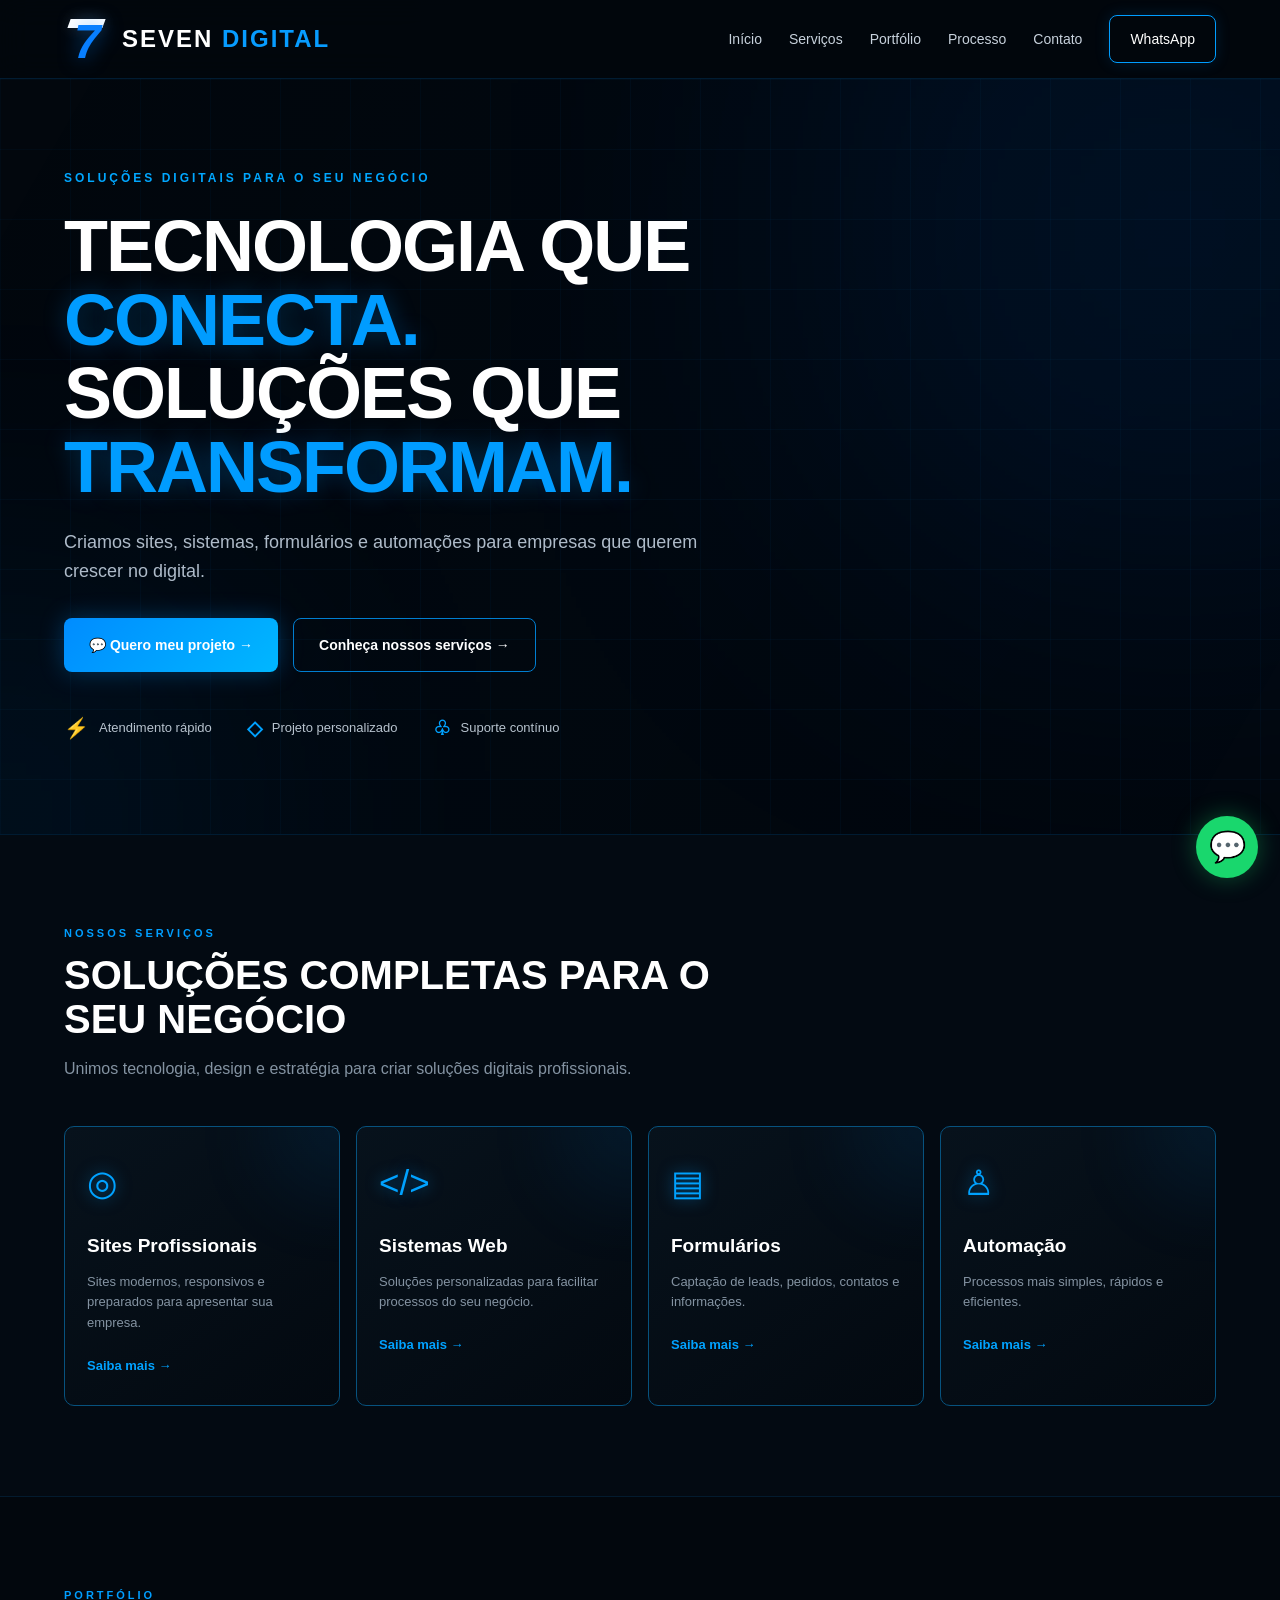
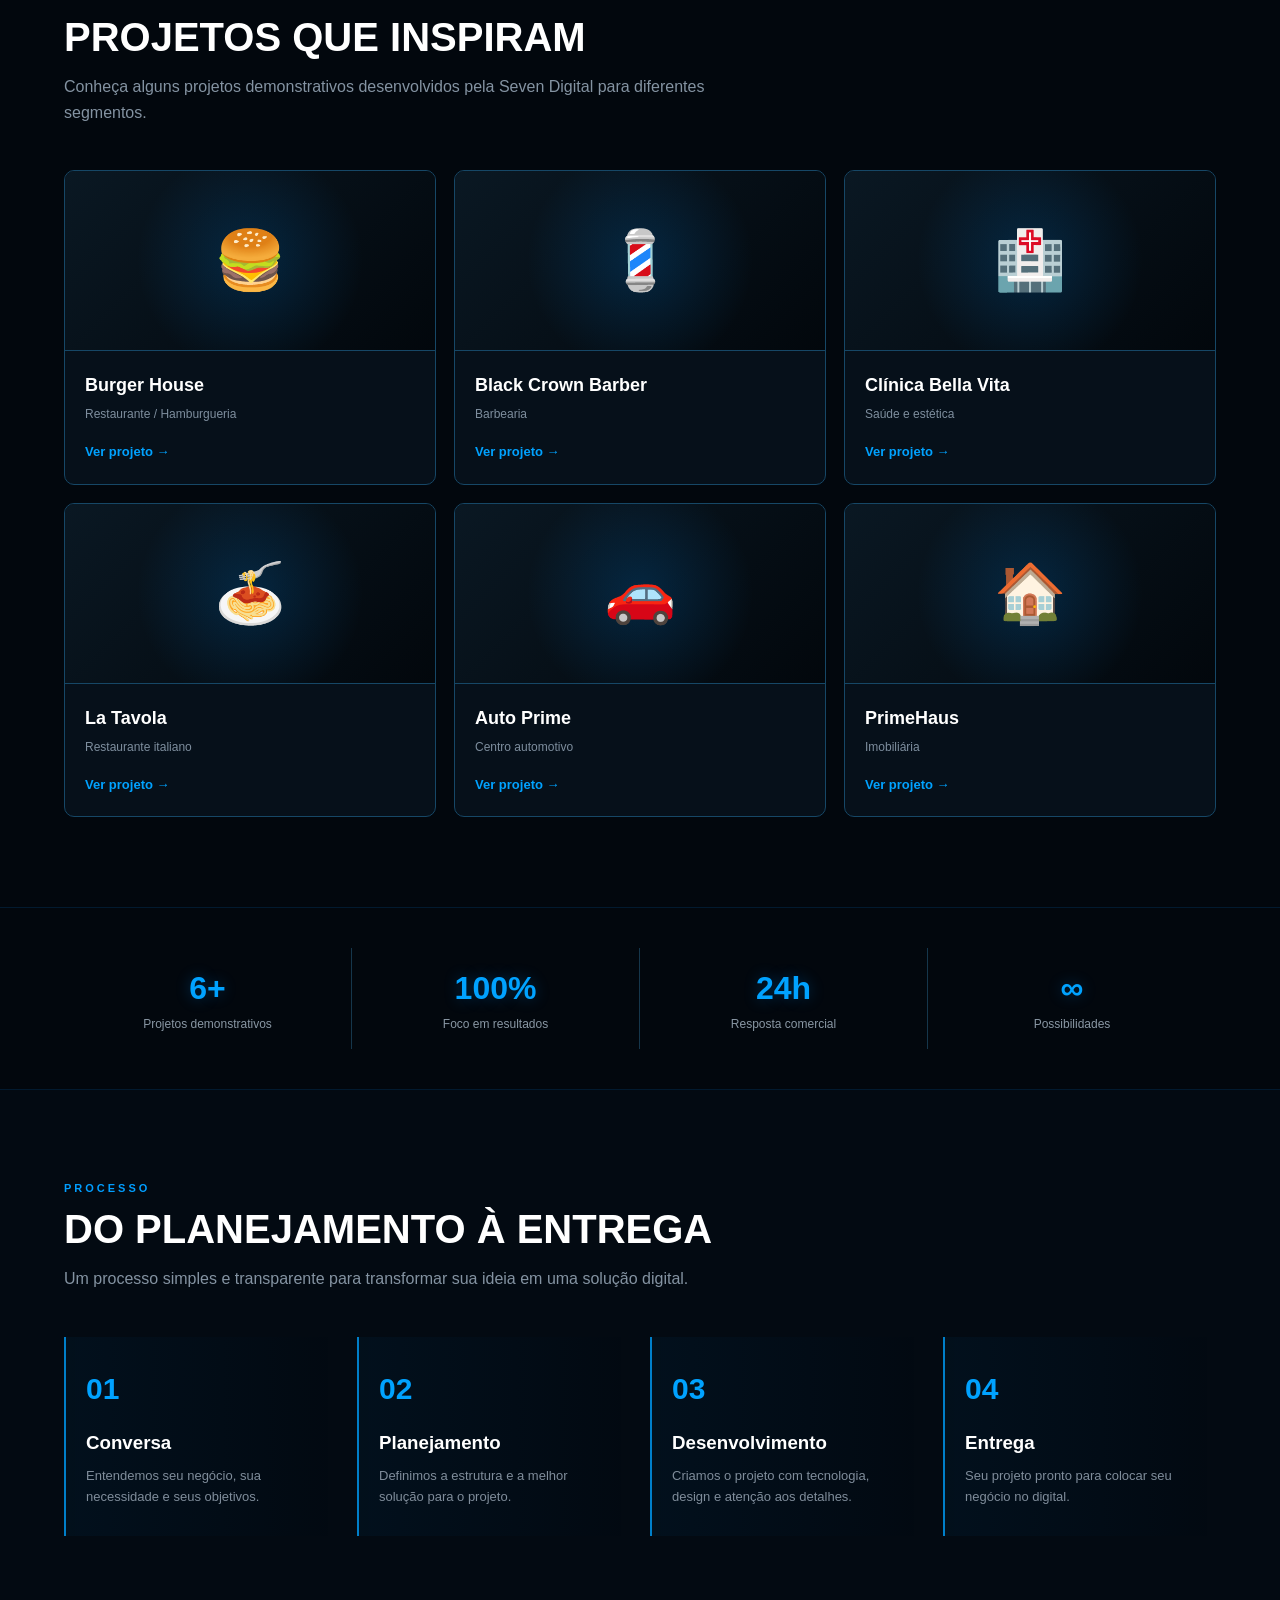
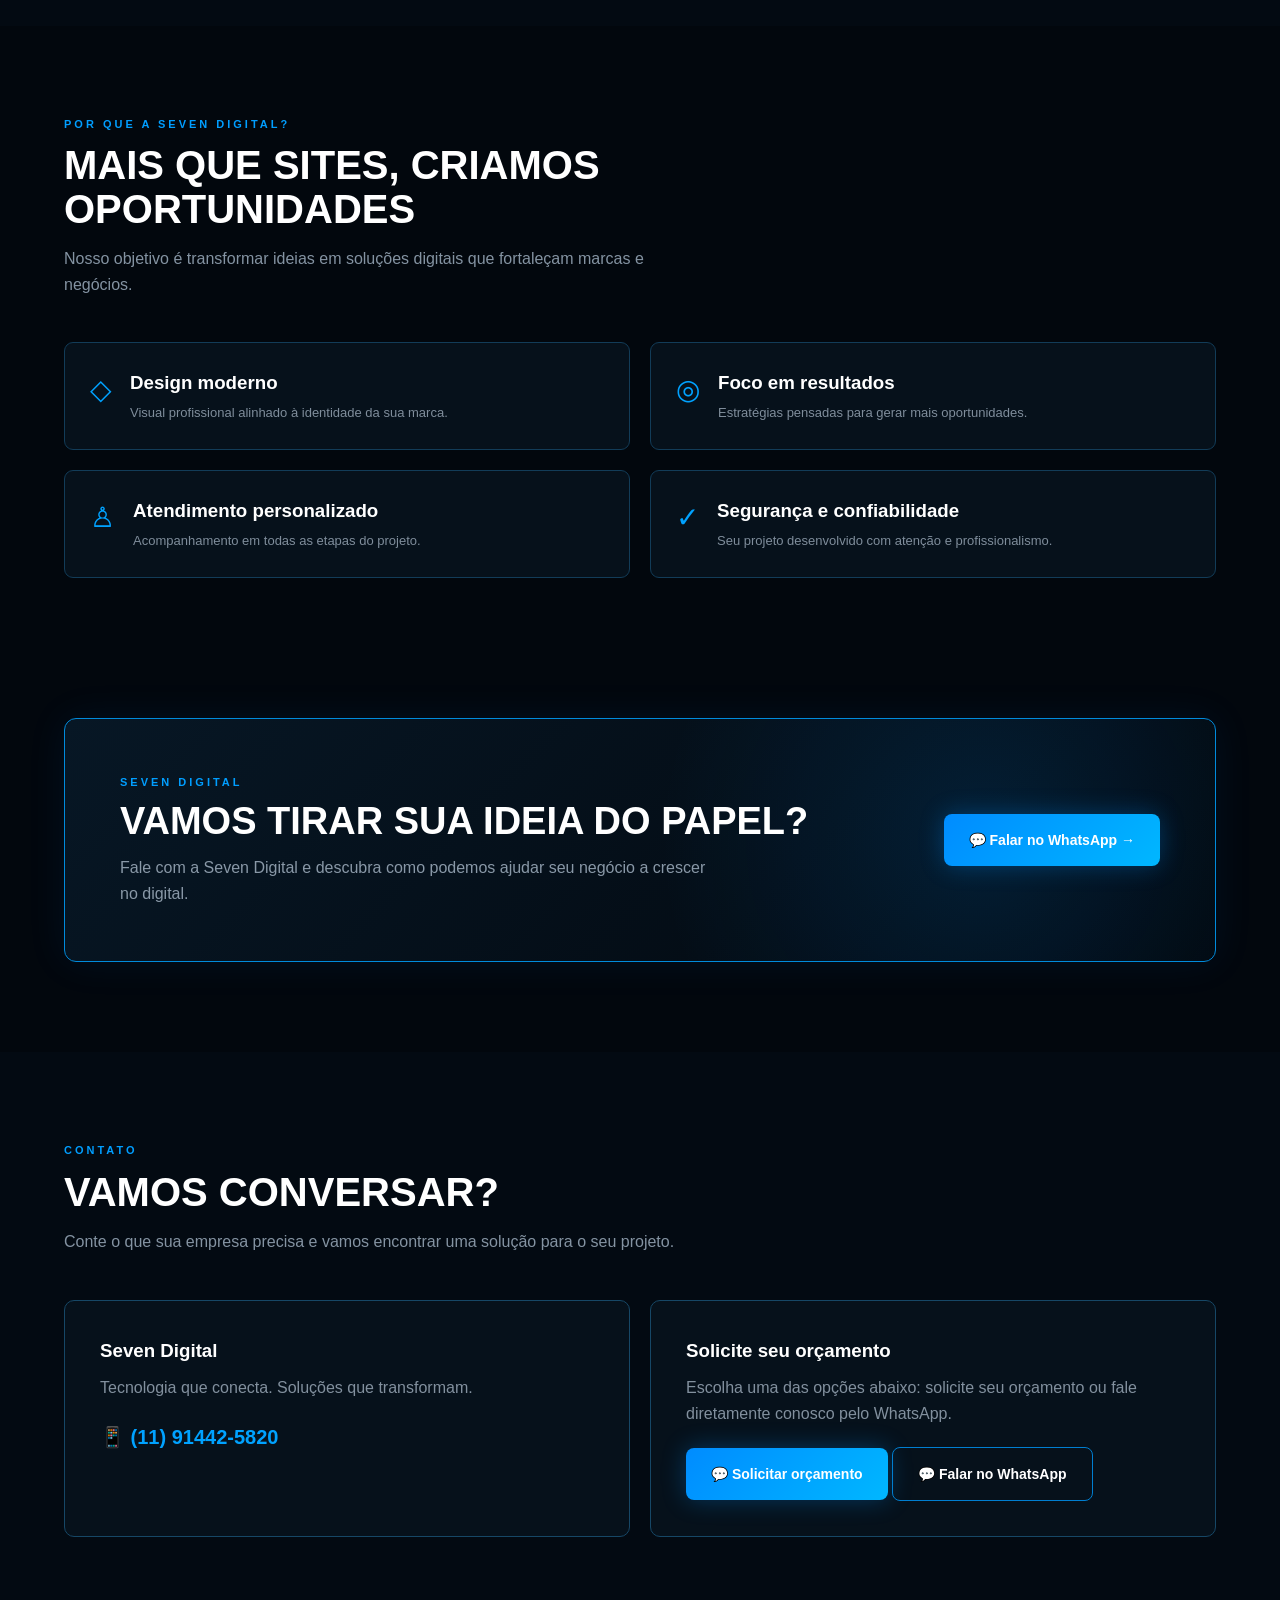
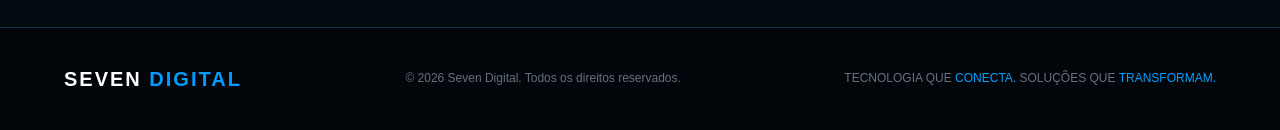
==== _backup/index.original.html @ d8b5e73b "Add files via upload" ====
<!DOCTYPE html>
<html lang="pt-BR">
<head>
<meta charset="UTF-8">
<meta name="viewport" content="width=device-width, initial-scale=1.0">

<title>Seven Digital | Tecnologia que conecta</title>

<meta name="description" content="Seven Digital — Sites, sistemas, formulários e automações para empresas que querem crescer no digital.">

<style>

*{
    margin:0;
    padding:0;
    box-sizing:border-box;
}

html{
    scroll-behavior:smooth;
}

body{
    font-family:Arial,Helvetica,sans-serif;
    background:#02070d;
    color:#fff;
    line-height:1.6;
    overflow-x:hidden;
}

body:before{
    content:"";
    position:fixed;
    inset:0;
    pointer-events:none;
    opacity:.25;
    background-image:
        linear-gradient(120deg,transparent 0%,rgba(0,145,255,.05) 50%,transparent 100%);
    z-index:-2;
}

a{
    text-decoration:none;
    color:inherit;
}

.container{
    width:90%;
    max-width:1180px;
    margin:auto;
}

/* ================= HEADER ================= */

header{
    position:sticky;
    top:0;
    z-index:999;
    background:rgba(2,7,13,.92);
    backdrop-filter:blur(15px);
    border-bottom:1px solid rgba(0,145,255,.16);
}

.nav{
    height:78px;
    display:flex;
    align-items:center;
    justify-content:space-between;
}

.logo{
    display:flex;
    align-items:center;
    gap:10px;
}

.logo-seven{
    width:48px;
    height:48px;
    position:relative;
}

.logo-seven:before{
    content:"";
    position:absolute;
    top:4px;
    left:5px;
    width:35px;
    height:9px;
    background:#fff;
    transform:skew(-20deg);
    box-shadow:0 0 15px rgba(255,255,255,.15);
}

.logo-seven:after{
    content:"7";
    position:absolute;
    top:3px;
    left:10px;
    font-size:48px;
    line-height:48px;
    font-weight:900;
    font-style:italic;
    color:#087fff;
    text-shadow:0 0 20px rgba(0,130,255,.55);
}

.logo-text{
    font-size:24px;
    font-weight:900;
    letter-spacing:2px;
}

.logo-text span{
    color:#079cff;
}

nav{
    display:flex;
    align-items:center;
    gap:27px;
}

nav a{
    color:#c7d1dc;
    font-size:14px;
    transition:.3s;
}

nav a:hover{
    color:#00a2ff;
}

.nav-btn{
    padding:12px 20px;
    border:1px solid #009dff;
    border-radius:8px;
    color:#fff!important;
    box-shadow:0 0 15px rgba(0,145,255,.15);
}

.nav-btn:hover{
    background:#008cff;
    box-shadow:0 0 25px rgba(0,145,255,.45);
}

/* ================= HERO ================= */

.hero{
    min-height:680px;
    display:flex;
    align-items:center;
    position:relative;
    overflow:hidden;
    border-bottom:1px solid rgba(0,145,255,.15);
}

.hero:before{
    content:"";
    position:absolute;
    width:600px;
    height:600px;
    right:-200px;
    top:-150px;
    background:#006eff;
    filter:blur(180px);
    opacity:.12;
}

.hero:after{
    content:"";
    position:absolute;
    width:420px;
    height:420px;
    left:-220px;
    bottom:-200px;
    background:#008cff;
    filter:blur(150px);
    opacity:.10;
}

.grid-lines{
    position:absolute;
    inset:0;
    background-image:
        linear-gradient(rgba(0,145,255,.035) 1px,transparent 1px),
        linear-gradient(90deg,rgba(0,145,255,.035) 1px,transparent 1px);
    background-size:70px 70px;
}

.hero-content{
    position:relative;
    z-index:2;
    max-width:700px;
}

.tag{
    color:#00a7ff;
    font-size:12px;
    font-weight:bold;
    letter-spacing:3px;
    text-transform:uppercase;
    margin-bottom:22px;
}

.hero h1{
    font-size:clamp(44px,7vw,72px);
    line-height:1.02;
    letter-spacing:-2px;
    text-transform:uppercase;
    margin-bottom:24px;
}

.hero h1 span{
    color:#009cff;
    text-shadow:0 0 25px rgba(0,150,255,.3);
}

.hero p{
    max-width:650px;
    color:#aebbc9;
    font-size:18px;
    margin-bottom:32px;
}

.buttons{
    display:flex;
    gap:15px;
    flex-wrap:wrap;
}

.btn{
    display:inline-flex;
    align-items:center;
    justify-content:center;
    padding:15px 25px;
    border-radius:8px;
    font-weight:bold;
    font-size:14px;
    transition:.3s;
}

.btn-primary{
    background:linear-gradient(135deg,#008cff,#00b7ff);
    box-shadow:0 0 25px rgba(0,145,255,.3);
}

.btn-primary:hover{
    transform:translateY(-3px);
    box-shadow:0 0 35px rgba(0,145,255,.55);
}

.btn-secondary{
    border:1px solid #007ed0;
    color:#fff;
}

.btn-secondary:hover{
    background:rgba(0,145,255,.1);
}

/* HERO BENEFITS */

.hero-benefits{
    display:flex;
    gap:35px;
    margin-top:40px;
    flex-wrap:wrap;
}

.hero-benefit{
    display:flex;
    align-items:center;
    gap:10px;
    color:#b7c3ce;
    font-size:13px;
}

.hero-benefit strong{
    color:#00a2ff;
    font-size:20px;
}

/* ================= SECTIONS ================= */

section{
    padding:90px 0;
    position:relative;
}

.section-head{
    margin-bottom:45px;
}

.section-label{
    color:#009eff;
    font-size:11px;
    font-weight:bold;
    letter-spacing:3px;
    text-transform:uppercase;
    margin-bottom:10px;
}

.section-head h2{
    font-size:40px;
    line-height:1.1;
    text-transform:uppercase;
    max-width:650px;
}

.section-head p{
    color:#8493a2;
    max-width:650px;
    margin-top:15px;
}

/* ================= SERVICES ================= */

.services{
    background:#030a12;
    border-bottom:1px solid rgba(0,145,255,.12);
}

.services-grid{
    display:grid;
    grid-template-columns:repeat(4,1fr);
    gap:16px;
}

.card{
    min-height:235px;
    padding:28px 22px;
    background:linear-gradient(145deg,#07121c,#030910);
    border:1px solid #07527e;
    border-radius:10px;
    position:relative;
    overflow:hidden;
    transition:.3s;
}

.card:before{
    content:"";
    position:absolute;
    width:100px;
    height:100px;
    top:-50px;
    right:-50px;
    background:#008cff;
    filter:blur(50px);
    opacity:.15;
}

.card:hover{
    transform:translateY(-6px);
    border-color:#00a2ff;
    box-shadow:0 10px 35px rgba(0,130,255,.12);
}

.icon{
    font-size:35px;
    color:#00a2ff;
    margin-bottom:20px;
    text-shadow:0 0 15px rgba(0,160,255,.5);
}

.card h3{
    font-size:19px;
    margin-bottom:10px;
}

.card p{
    color:#8493a2;
    font-size:13px;
    margin-bottom:18px;
}

.card-link{
    color:#00a2ff;
    font-size:13px;
    font-weight:bold;
}

/* ================= PORTFOLIO ================= */

.portfolio-grid{
    display:grid;
    grid-template-columns:repeat(3,1fr);
    gap:18px;
}

.project{
    background:#06101a;
    border:1px solid #164766;
    border-radius:10px;
    overflow:hidden;
    transition:.3s;
}

.project:hover{
    transform:translateY(-5px);
    border-color:#00a2ff;
    box-shadow:0 10px 30px rgba(0,145,255,.12);
}

.project-image{
    height:180px;
    display:flex;
    align-items:center;
    justify-content:center;
    font-size:58px;
    background:
        radial-gradient(circle at center,rgba(0,145,255,.18),transparent 55%),
        linear-gradient(135deg,#0a1823,#02070c);
    border-bottom:1px solid #164766;
}

.project-info{
    padding:20px;
}

.project-info h3{
    font-size:18px;
    margin-bottom:5px;
}

.project-info p{
    color:#7e8e9e;
    font-size:12px;
    margin-bottom:14px;
}

.project-link{
    color:#00a2ff;
    font-size:13px;
    font-weight:bold;
}

/* ================= STATS ================= */

.stats{
    padding:40px 0;
    background:#02070d;
    border-top:1px solid rgba(0,145,255,.14);
    border-bottom:1px solid rgba(0,145,255,.14);
}

.stats-grid{
    display:grid;
    grid-template-columns:repeat(4,1fr);
}

.stat{
    text-align:center;
    padding:15px;
    border-right:1px solid #15364b;
}

.stat:last-child{
    border-right:0;
}

.stat-number{
    color:#00a2ff;
    font-size:32px;
    font-weight:bold;
    text-shadow:0 0 15px rgba(0,150,255,.3);
}

.stat p{
    color:#8997a4;
    font-size:12px;
}

/* ================= PROCESS ================= */

.process{
    background:#030a12;
}

.process-grid{
    display:grid;
    grid-template-columns:repeat(4,1fr);
    gap:20px;
}

.step{
    position:relative;
    padding:28px 20px;
    border-left:2px solid #007fc9;
    background:linear-gradient(90deg,rgba(0,120,200,.06),transparent);
}

.step-number{
    color:#00a2ff;
    font-size:30px;
    font-weight:900;
    margin-bottom:15px;
}

.step h3{
    margin-bottom:8px;
}

.step p{
    color:#7f8d9b;
    font-size:13px;
}

/* ================= BENEFITS ================= */

.benefits-grid{
    display:grid;
    grid-template-columns:1fr 1fr;
    gap:20px;
}

.benefit{
    display:flex;
    gap:18px;
    padding:25px;
    background:#06111b;
    border:1px solid #123c58;
    border-radius:9px;
}

.benefit-icon{
    font-size:28px;
    color:#00a2ff;
}

.benefit h3{
    margin-bottom:5px;
}

.benefit p{
    color:#7f8d9b;
    font-size:13px;
}

/* ================= CTA ================= */

.cta{
    padding:50px 0 90px;
}

.cta-box{
    padding:55px;
    border:1px solid #008bdc;
    border-radius:12px;
    background:
        radial-gradient(circle at 80% 50%,rgba(0,145,255,.14),transparent 35%),
        linear-gradient(135deg,#071725,#02070d);
    box-shadow:0 0 40px rgba(0,130,255,.08);
    display:flex;
    align-items:center;
    justify-content:space-between;
    gap:30px;
}

.cta-box h2{
    font-size:38px;
    text-transform:uppercase;
    line-height:1.1;
    margin-bottom:12px;
}

.cta-box p{
    color:#8998a7;
    max-width:600px;
}

/* ================= CONTACT ================= */

.contact{
    background:#030a12;
}

.contact-grid{
    display:grid;
    grid-template-columns:1fr 1fr;
    gap:20px;
}

.contact-card{
    padding:35px;
    border:1px solid #164766;
    background:#06111b;
    border-radius:10px;
}

.contact-card h3{
    margin-bottom:10px;
}

.contact-card p{
    color:#82909e;
    margin-bottom:20px;
}

.contact-number{
    font-size:20px;
    color:#00a2ff;
    font-weight:bold;
}

/* ================= FOOTER ================= */

footer{
    border-top:1px solid #15364b;
    padding:35px 0;
    background:#02060b;
}

.footer-content{
    display:flex;
    justify-content:space-between;
    align-items:center;
    gap:20px;
}

.footer-logo{
    font-weight:bold;
    font-size:20px;
    letter-spacing:2px;
}

.footer-logo span{
    color:#009cff;
}

.footer-copy{
    color:#65727e;
    font-size:12px;
}

/* ================= WHATSAPP ================= */

.whatsapp{
    position:fixed;
    right:22px;
    bottom:22px;
    width:62px;
    height:62px;
    border-radius:50%;
    background:#19d76d;
    display:flex;
    align-items:center;
    justify-content:center;
    font-size:30px;
    z-index:999;
    box-shadow:0 0 25px rgba(25,215,109,.35);
    transition:.3s;
}

.whatsapp:hover{
    transform:scale(1.1);
}

/* ================= MOBILE ================= */

@media(max-width:900px){

    nav{
        display:none;
    }

    .services-grid{
        grid-template-columns:1fr 1fr;
    }

    .portfolio-grid{
        grid-template-columns:1fr 1fr;
    }

    .process-grid{
        grid-template-columns:1fr 1fr;
    }

    .stats-grid{
        grid-template-columns:1fr 1fr;
    }

    .stat{
        border-right:0;
        border-bottom:1px solid #15364b;
    }

    .cta-box{
        flex-direction:column;
        align-items:flex-start;
    }
}

@media(max-width:600px){

    .container{
        width:92%;
    }

    .hero{
        min-height:650px;
    }

    .hero h1{
        font-size:43px;
    }

    .hero p{
        font-size:16px;
    }

    .buttons{
        flex-direction:column;
    }

    .btn{
        width:100%;
    }

    .hero-benefits{
        gap:15px;
        flex-direction:column;
    }

    .services-grid,
    .portfolio-grid,
    .process-grid,
    .benefits-grid,
    .contact-grid{
        grid-template-columns:1fr;
    }

    .stats-grid{
        grid-template-columns:1fr 1fr;
    }

    .section-head h2{
        font-size:31px;
    }

    .cta-box{
        padding:35px 25px;
    }

    .cta-box h2{
        font-size:30px;
    }

    .footer-content{
        flex-direction:column;
        text-align:center;
    }

    .whatsapp{
        width:57px;
        height:57px;
        right:16px;
        bottom:16px;
    }
}

</style>
</head>

<body>

<header>

<div class="container nav">

<a href="#inicio" class="logo">

<div class="logo-seven"></div>

<div class="logo-text">
SEVEN <span>DIGITAL</span>
</div>

</a>

<nav>

<a href="#inicio">Início</a>
<a href="#servicos">Serviços</a>
<a href="#portfolio">Portfólio</a>
<a href="#processo">Processo</a>
<a href="#contato">Contato</a>

<a
href="https://wa.me/5511914425820?text=Ol%C3%A1!%20Conheci%20a%20Seven%20Digital%20pelo%20site%20e%20gostaria%20de%20saber%20mais."
target="_blank"
class="nav-btn">

WhatsApp

</a>

</nav>

</div>

</header>


<!-- HERO -->

<section class="hero" id="inicio">

<div class="grid-lines"></div>

<div class="container">

<div class="hero-content">

<div class="tag">
Soluções digitais para o seu negócio
</div>

<h1>
Tecnologia que
<span>conecta.</span><br>

Soluções que
<span>transformam.</span>
</h1>

<p>
Criamos sites, sistemas, formulários e automações
para empresas que querem crescer no digital.
</p>

<div class="buttons">

<a
href="https://wa.me/5511914425820?text=Ol%C3%A1!%20Quero%20fazer%20um%20projeto%20com%20a%20Seven%20Digital."
target="_blank"
class="btn btn-primary">

💬 Quero meu projeto →

</a>

<a href="#servicos" class="btn btn-secondary">
Conheça nossos serviços →
</a>

</div>

<div class="hero-benefits">

<div class="hero-benefit">
<strong>⚡</strong>
Atendimento rápido
</div>

<div class="hero-benefit">
<strong>◇</strong>
Projeto personalizado
</div>

<div class="hero-benefit">
<strong>♧</strong>
Suporte contínuo
</div>

</div>

</div>

</div>

</section>


<!-- SERVIÇOS -->

<section class="services" id="servicos">

<div class="container">

<div class="section-head">

<div class="section-label">
Nossos serviços
</div>

<h2>
Soluções completas para o seu negócio
</h2>

<p>
Unimos tecnologia, design e estratégia para criar
soluções digitais profissionais.
</p>

</div>


<div class="services-grid">


<div class="card">

<div class="icon">◎</div>

<h3>Sites Profissionais</h3>

<p>
Sites modernos, responsivos e preparados
para apresentar sua empresa.
</p>

<a
href="https://wa.me/5511914425820?text=Ol%C3%A1!%20Tenho%20interesse%20em%20criar%20um%20site%20profissional."
target="_blank"
class="card-link">

Saiba mais →

</a>

</div>


<div class="card">

<div class="icon">&lt;/&gt;</div>

<h3>Sistemas Web</h3>

<p>
Soluções personalizadas para facilitar
processos do seu negócio.
</p>

<a
href="https://wa.me/5511914425820?text=Ol%C3%A1!%20Tenho%20interesse%20em%20um%20sistema%20web."
target="_blank"
class="card-link">

Saiba mais →

</a>

</div>


<div class="card">

<div class="icon">▤</div>

<h3>Formulários</h3>

<p>
Captação de leads, pedidos, contatos
e informações.
</p>

<a
href="https://wa.me/5511914425820?text=Ol%C3%A1!%20Tenho%20interesse%20em%20criar%20um%20formul%C3%A1rio."
target="_blank"
class="card-link">

Saiba mais →

</a>

</div>


<div class="card">

<div class="icon">♙</div>

<h3>Automação</h3>

<p>
Processos mais simples, rápidos
e eficientes.
</p>

<a
href="https://wa.me/5511914425820?text=Ol%C3%A1!%20Tenho%20interesse%20em%20automa%C3%A7%C3%A3o."
target="_blank"
class="card-link">

Saiba mais →

</a>

</div>


</div>

</div>

</section>


<!-- PORTFÓLIO -->

<section id="portfolio">

<div class="container">

<div class="section-head">

<div class="section-label">
Portfólio
</div>

<h2>
Projetos que inspiram
</h2>

<p>
Conheça alguns projetos demonstrativos desenvolvidos
pela Seven Digital para diferentes segmentos.
</p>

</div>


<div class="portfolio-grid">


<div class="project">

<div class="project-image">
🍔
</div>

<div class="project-info">

<h3>Burger House</h3>

<p>Restaurante / Hamburgueria</p>

<a
href="https://tiofejuca07.github.io/burger-house/"
target="_blank"
class="project-link">

Ver projeto →

</a>

</div>

</div>


<div class="project">

<div class="project-image">
💈
</div>

<div class="project-info">

<h3>Black Crown Barber</h3>

<p>Barbearia</p>

<a
href="https://tiofejuca07.github.io/barbearia-premium/"
target="_blank"
class="project-link">

Ver projeto →

</a>

</div>

</div>


<div class="project">

<div class="project-image">
🏥
</div>

<div class="project-info">

<h3>Clínica Bella Vita</h3>

<p>Saúde e estética</p>

<a
href="https://tiofejuca07.github.io/clinica-premium/"
target="_blank"
class="project-link">

Ver projeto →

</a>

</div>

</div>


<div class="project">

<div class="project-image">
🍝
</div>

<div class="project-info">

<h3>La Tavola</h3>

<p>Restaurante italiano</p>

<a
href="https://tiofejuca07.github.io/restaurante-premium/"
target="_blank"
class="project-link">

Ver projeto →

</a>

</div>

</div>


<div class="project">

<div class="project-image">
🚗
</div>

<div class="project-info">

<h3>Auto Prime</h3>

<p>Centro automotivo</p>

<a
href="https://tiofejuca07.github.io/auto-prime/"
target="_blank"
class="project-link">

Ver projeto →

</a>

</div>

</div>


<div class="project">

<div class="project-image">
🏠
</div>

<div class="project-info">

<h3>PrimeHaus</h3>

<p>Imobiliária</p>

<a
href="https://tiofejuca07.github.io/imobiliaria-premium/"
target="_blank"
class="project-link">

Ver projeto →

</a>

</div>

</div>


</div>

</div>

</section>


<!-- ESTATÍSTICAS -->

<section class="stats">

<div class="container">

<div class="stats-grid">

<div class="stat">

<div class="stat-number">6+</div>

<p>Projetos demonstrativos</p>

</div>


<div class="stat">

<div class="stat-number">100%</div>

<p>Foco em resultados</p>

</div>


<div class="stat">

<div class="stat-number">24h</div>

<p>Resposta comercial</p>

</div>


<div class="stat">

<div class="stat-number">∞</div>

<p>Possibilidades</p>

</div>

</div>

</div>

</section>


<!-- PROCESSO -->

<section class="process" id="processo">

<div class="container">

<div class="section-head">

<div class="section-label">
Processo
</div>

<h2>
Do planejamento à entrega
</h2>

<p>
Um processo simples e transparente para transformar
sua ideia em uma solução digital.
</p>

</div>


<div class="process-grid">


<div class="step">

<div class="step-number">01</div>

<h3>Conversa</h3>

<p>
Entendemos seu negócio, sua necessidade
e seus objetivos.
</p>

</div>


<div class="step">

<div class="step-number">02</div>

<h3>Planejamento</h3>

<p>
Definimos a estrutura e a melhor solução
para o projeto.
</p>

</div>


<div class="step">

<div class="step-number">03</div>

<h3>Desenvolvimento</h3>

<p>
Criamos o projeto com tecnologia,
design e atenção aos detalhes.
</p>

</div>


<div class="step">

<div class="step-number">04</div>

<h3>Entrega</h3>

<p>
Seu projeto pronto para colocar
seu negócio no digital.
</p>

</div>


</div>

</div>

</section>


<!-- BENEFÍCIOS -->

<section>

<div class="container">

<div class="section-head">

<div class="section-label">
Por que a Seven Digital?
</div>

<h2>
Mais que sites, criamos oportunidades
</h2>

<p>
Nosso objetivo é transformar ideias em soluções
digitais que fortaleçam marcas e negócios.
</p>

</div>


<div class="benefits-grid">


<div class="benefit">

<div class="benefit-icon">◇</div>

<div>

<h3>Design moderno</h3>

<p>
Visual profissional alinhado à identidade
da sua marca.
</p>

</div>

</div>


<div class="benefit">

<div class="benefit-icon">◎</div>

<div>

<h3>Foco em resultados</h3>

<p>
Estratégias pensadas para gerar
mais oportunidades.
</p>

</div>

</div>


<div class="benefit">

<div class="benefit-icon">♙</div>

<div>

<h3>Atendimento personalizado</h3>

<p>
Acompanhamento em todas as etapas
do projeto.
</p>

</div>

</div>


<div class="benefit">

<div class="benefit-icon">✓</div>

<div>

<h3>Segurança e confiabilidade</h3>

<p>
Seu projeto desenvolvido com atenção
e profissionalismo.
</p>

</div>

</div>


</div>

</div>

</section>


<!-- CTA -->

<section class="cta">

<div class="container">

<div class="cta-box">

<div>

<div class="section-label">
Seven Digital
</div>

<h2>
Vamos tirar sua ideia do papel?
</h2>

<p>
Fale com a Seven Digital e descubra como podemos
ajudar seu negócio a crescer no digital.
</p>

</div>


<a
href="https://wa.me/5511914425820?text=Ol%C3%A1!%20Quero%20tirar%20minha%20ideia%20do%20papel%20com%20a%20Seven%20Digital."
target="_blank"
class="btn btn-primary">

💬 Falar no WhatsApp →

</a>

</div>

</div>

</section>


<!-- CONTATO -->

<section class="contact" id="contato">

<div class="container">

<div class="section-head">

<div class="section-label">
Contato
</div>

<h2>
Vamos conversar?
</h2>

<p>
Conte o que sua empresa precisa e vamos encontrar
uma solução para o seu projeto.
</p>

</div>


<div class="contact-grid">


<div class="contact-card">

<h3>Seven Digital</h3>

<p>
Tecnologia que conecta.
Soluções que transformam.
</p>

<div class="contact-number">
📱 (11) 91442-5820
</div>

</div>


<div class="contact-card">

<h3>Solicite seu orçamento</h3>

<p>
Escolha uma das opções abaixo:
solicite seu orçamento ou fale diretamente conosco pelo WhatsApp.
</p>

<a
href="https://forms.gle/KtNwPCZXfM6QrTa49"
target="_blank"
class="btn btn-primary">

💬 Solicitar orçamento

</a>

<a
href="https://wa.me/5511914425820?text=Olá!%20Conheci%20a%20Seven%20Digital%20pelo%20site%20e%20gostaria%20de%20saber%20mais%20sobre%20os%20serviços."
target="_blank"
class="btn btn-secondary">
💬 Falar no WhatsApp
</a> 
    
</div>


</div>

</div>

</section>


<!-- FOOTER -->

<footer>

<div class="container footer-content">

<div class="footer-logo">
SEVEN <span>DIGITAL</span>
</div>

<div class="footer-copy">
© 2026 Seven Digital. Todos os direitos reservados.
</div>

<div class="footer-copy">
TECNOLOGIA QUE <span style="color:#00a2ff;">CONECTA.</span>
SOLUÇÕES QUE <span style="color:#00a2ff;">TRANSFORMAM.</span>
</div>

</div>

</footer>


<!-- WHATSAPP -->

<a
href="https://wa.me/5511914425820?text=Ol%C3%A1!%20Conheci%20a%20Seven%20Digital%20pelo%20site%20e%20gostaria%20de%20conhecer%20os%20servi%C3%A7os."
target="_blank"
class="whatsapp"
aria-label="WhatsApp">

💬

</a>

</body>
</html>
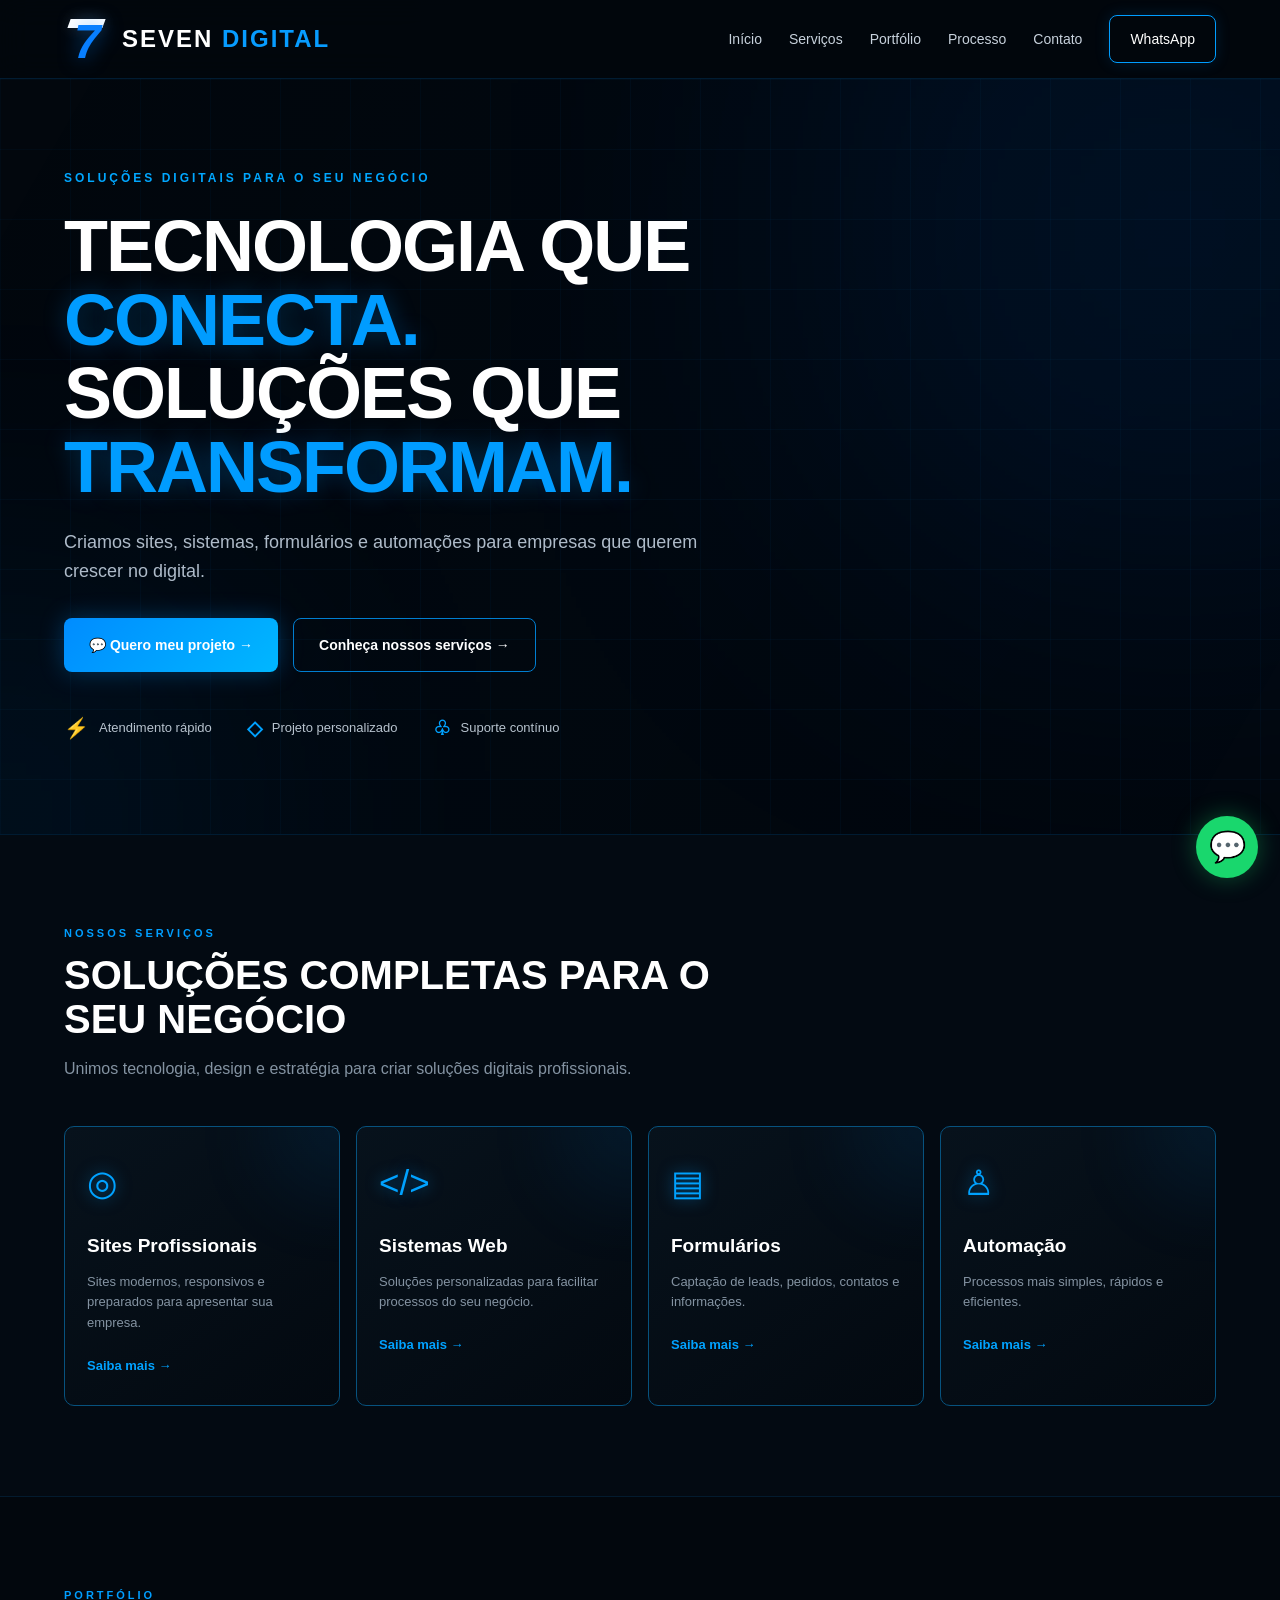
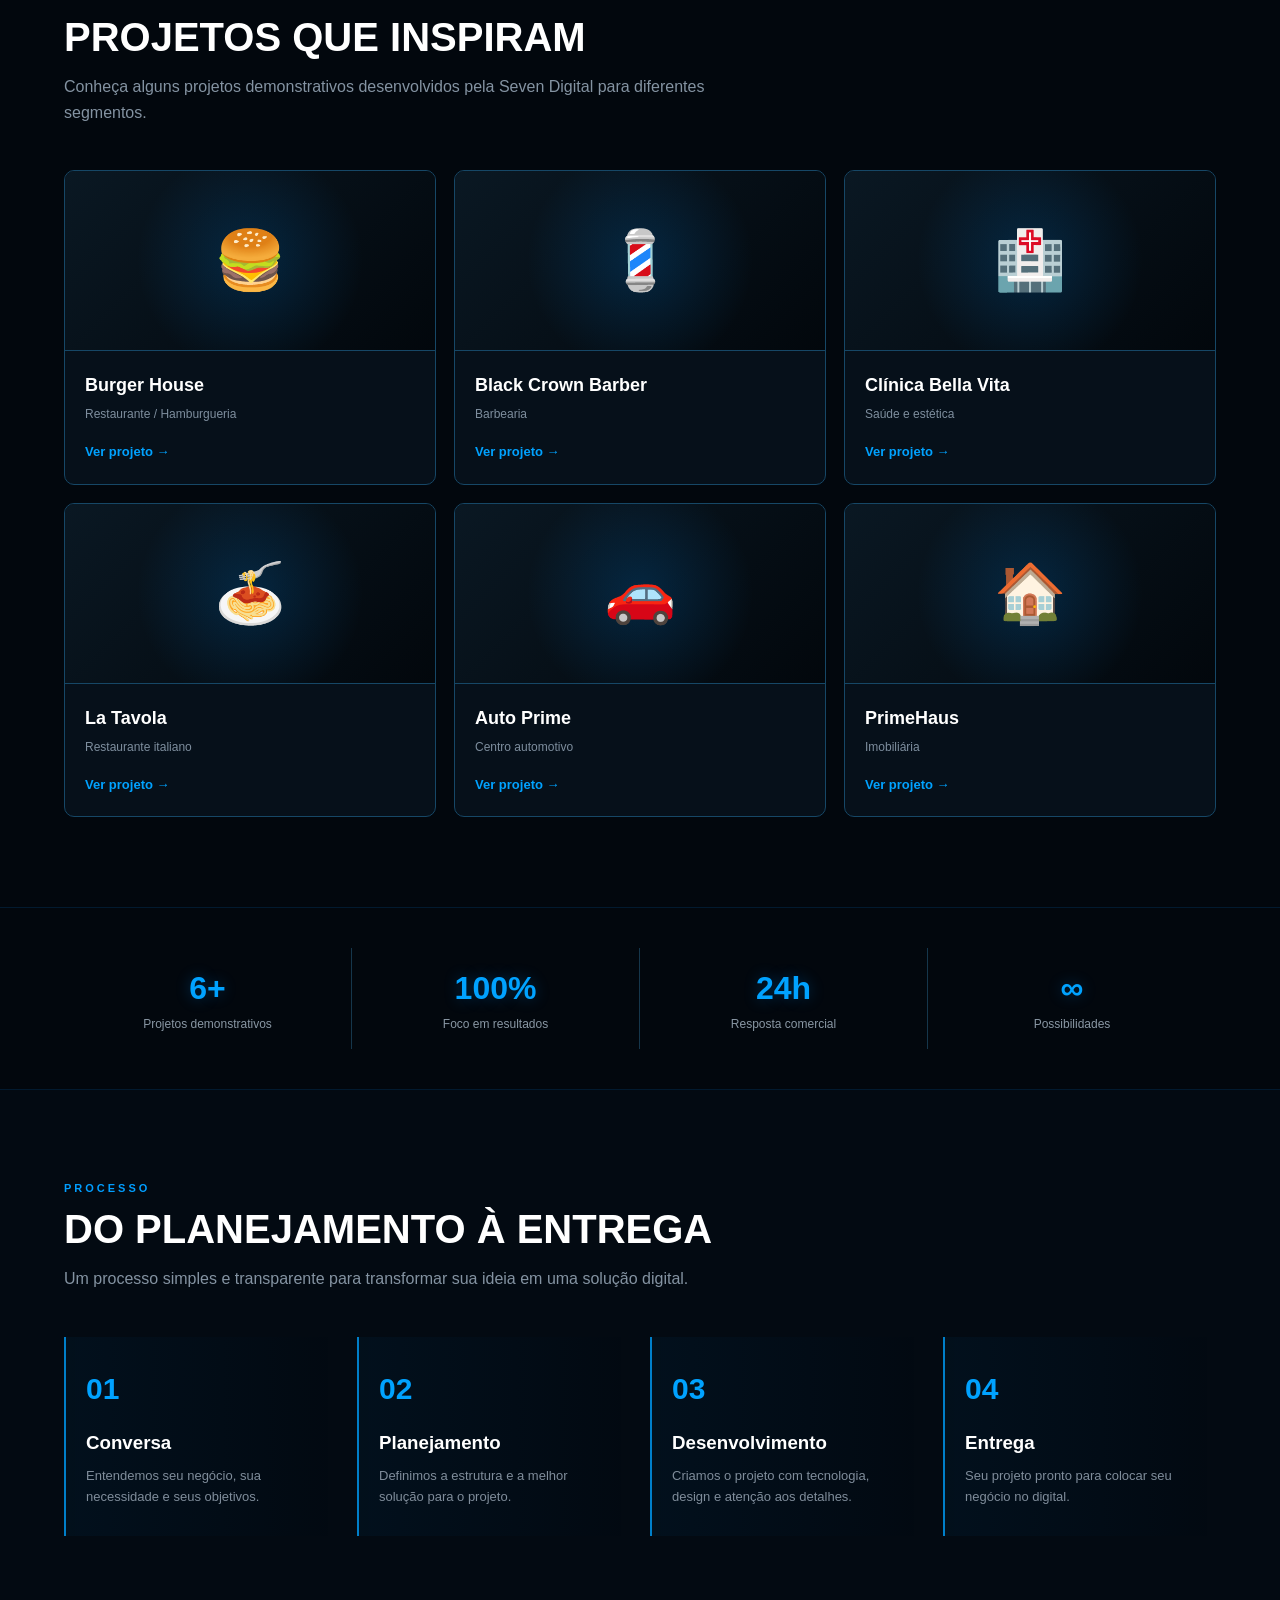
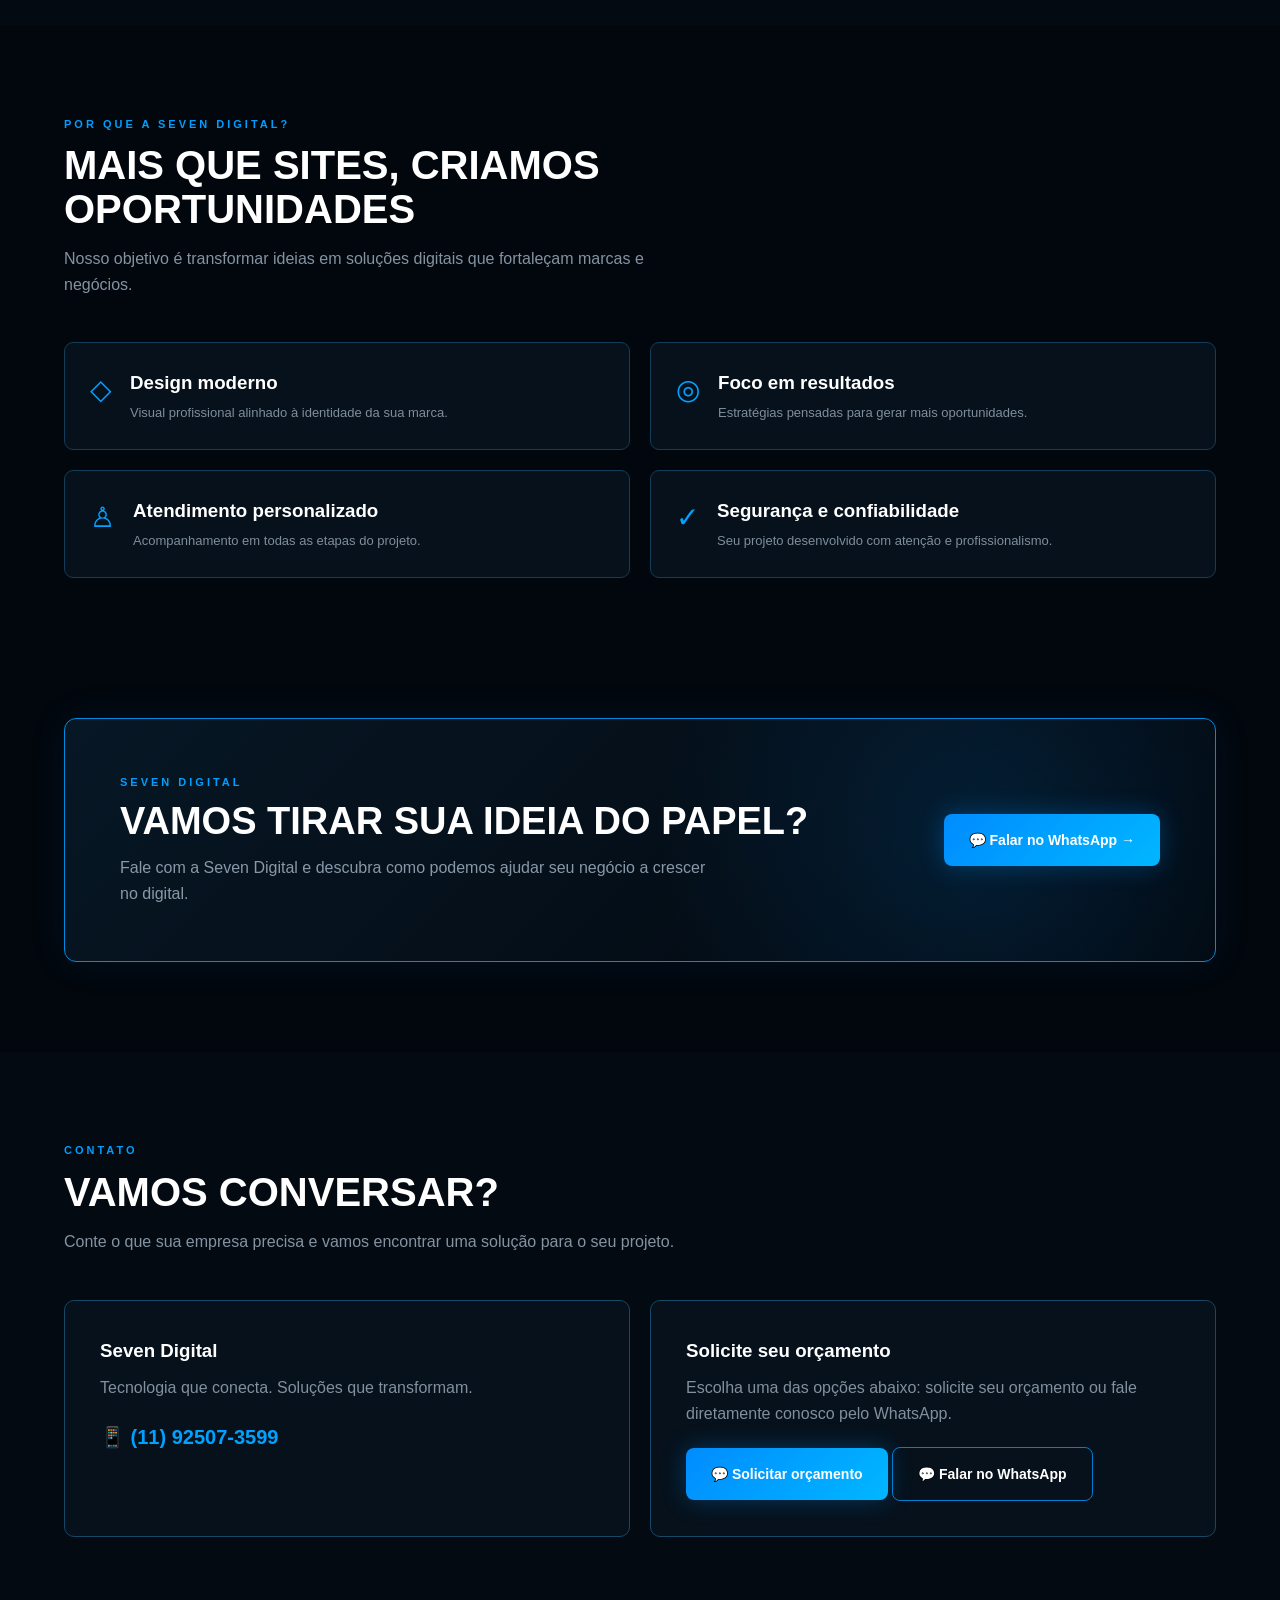
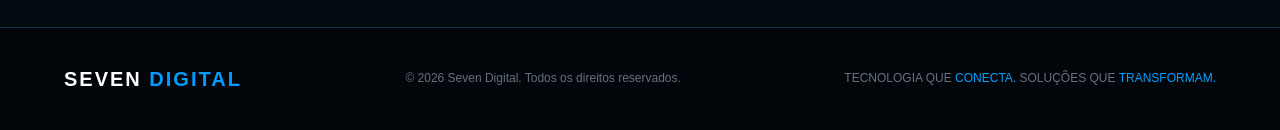
==== commit 80874813: "Update index.original.html" ====
--- a/_backup/index.original.html
+++ b/_backup/index.original.html
@@ -787,7 +787,7 @@
 <a href="#contato">Contato</a>
 
 <a
-href="https://wa.me/5511914425820?text=Ol%C3%A1!%20Conheci%20a%20Seven%20Digital%20pelo%20site%20e%20gostaria%20de%20saber%20mais."
+href="https://wa.me/5511925073599?text=Ol%C3%A1!%20Conheci%20a%20Seven%20Digital%20pelo%20site%20e%20gostaria%20de%20saber%20mais."
 target="_blank"
 class="nav-btn">
 
@@ -832,7 +832,7 @@
 <div class="buttons">
 
 <a
-href="https://wa.me/5511914425820?text=Ol%C3%A1!%20Quero%20fazer%20um%20projeto%20com%20a%20Seven%20Digital."
+href="https://wa.me/5511925073599?text=Ol%C3%A1!%20Quero%20fazer%20um%20projeto%20com%20a%20Seven%20Digital."
 target="_blank"
 class="btn btn-primary">
 
@@ -911,7 +911,7 @@
 </p>
 
 <a
-href="https://wa.me/5511914425820?text=Ol%C3%A1!%20Tenho%20interesse%20em%20criar%20um%20site%20profissional."
+href="https://wa.me/5511925073599?text=Ol%C3%A1!%20Tenho%20interesse%20em%20criar%20um%20site%20profissional."
 target="_blank"
 class="card-link">
 
@@ -934,7 +934,7 @@
 </p>
 
 <a
-href="https://wa.me/5511914425820?text=Ol%C3%A1!%20Tenho%20interesse%20em%20um%20sistema%20web."
+href="https://wa.me/5511925073599?text=Ol%C3%A1!%20Tenho%20interesse%20em%20um%20sistema%20web."
 target="_blank"
 class="card-link">
 
@@ -957,7 +957,7 @@
 </p>
 
 <a
-href="https://wa.me/5511914425820?text=Ol%C3%A1!%20Tenho%20interesse%20em%20criar%20um%20formul%C3%A1rio."
+href="https://wa.me/5511925073599?text=Ol%C3%A1!%20Tenho%20interesse%20em%20criar%20um%20formul%C3%A1rio."
 target="_blank"
 class="card-link">
 
@@ -980,7 +980,7 @@
 </p>
 
 <a
-href="https://wa.me/5511914425820?text=Ol%C3%A1!%20Tenho%20interesse%20em%20automa%C3%A7%C3%A3o."
+href="https://wa.me/5511925073599?text=Ol%C3%A1!%20Tenho%20interesse%20em%20automa%C3%A7%C3%A3o."
 target="_blank"
 class="card-link">
 
@@ -1461,7 +1461,7 @@
 
 
 <a
-href="https://wa.me/5511914425820?text=Ol%C3%A1!%20Quero%20tirar%20minha%20ideia%20do%20papel%20com%20a%20Seven%20Digital."
+href="https://wa.me/5511925073599?text=Ol%C3%A1!%20Quero%20tirar%20minha%20ideia%20do%20papel%20com%20a%20Seven%20Digital."
 target="_blank"
 class="btn btn-primary">
 
@@ -1513,7 +1513,7 @@
 </p>
 
 <div class="contact-number">
-📱 (11) 91442-5820
+📱 (11) 92507-3599
 </div>
 
 </div>
@@ -1538,7 +1538,7 @@
 </a>
 
 <a
-href="https://wa.me/5511914425820?text=Olá!%20Conheci%20a%20Seven%20Digital%20pelo%20site%20e%20gostaria%20de%20saber%20mais%20sobre%20os%20serviços."
+href="https://wa.me/5511925073599?text=Olá!%20Conheci%20a%20Seven%20Digital%20pelo%20site%20e%20gostaria%20de%20saber%20mais%20sobre%20os%20serviços."
 target="_blank"
 class="btn btn-secondary">
 💬 Falar no WhatsApp
@@ -1581,7 +1581,7 @@
 <!-- WHATSAPP -->
 
 <a
-href="https://wa.me/5511914425820?text=Ol%C3%A1!%20Conheci%20a%20Seven%20Digital%20pelo%20site%20e%20gostaria%20de%20conhecer%20os%20servi%C3%A7os."
+href="https://wa.me/5511925073599?text=Ol%C3%A1!%20Conheci%20a%20Seven%20Digital%20pelo%20site%20e%20gostaria%20de%20conhecer%20os%20servi%C3%A7os."
 target="_blank"
 class="whatsapp"
 aria-label="WhatsApp">
